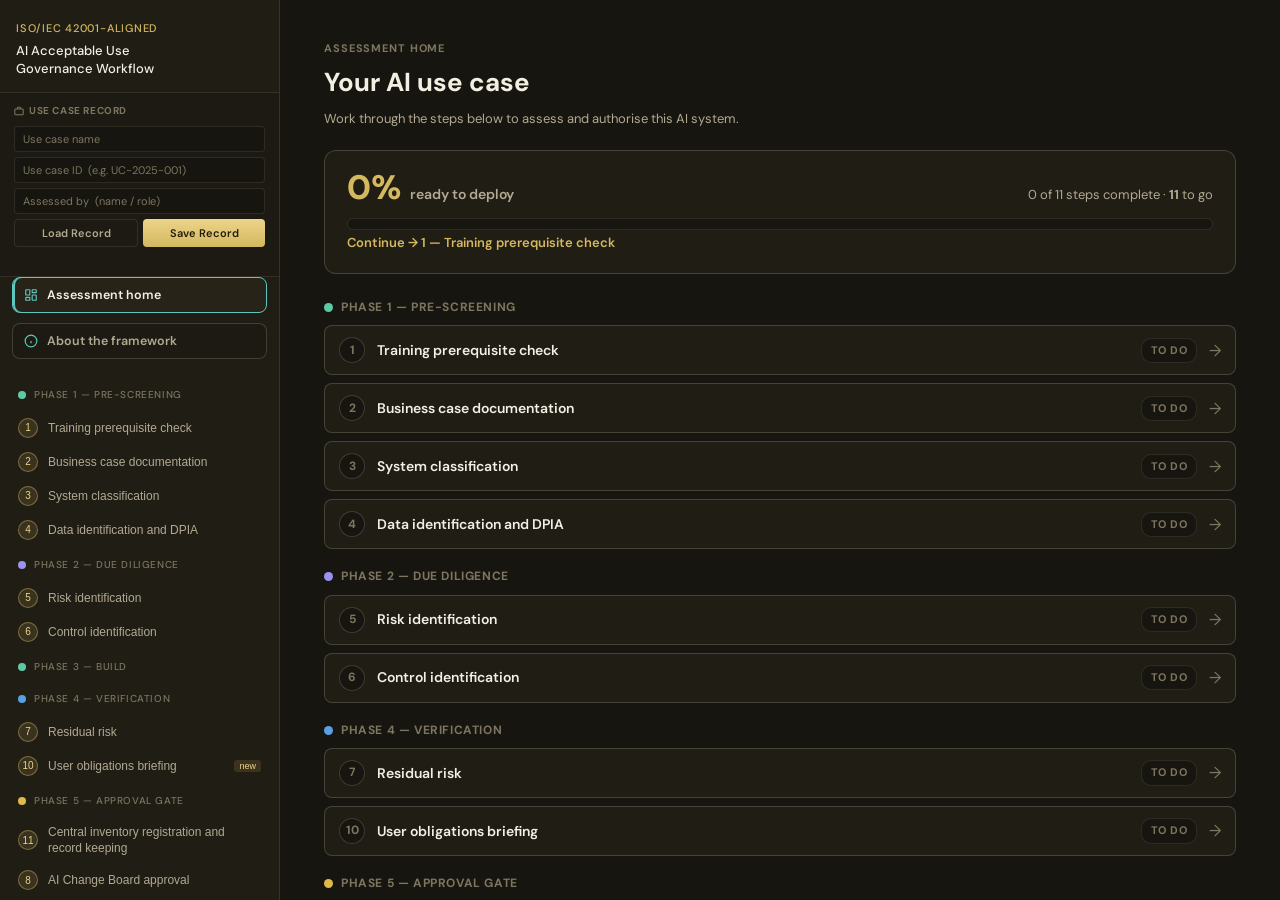
==== index.html @ bf096997 "Add assessment home dashboard, readiness meter and worked example (Wave 5) Adds an "Assessment home"" ====
<!DOCTYPE html>
<html lang="en">
<head>
  <meta charset="UTF-8">
  <meta name="viewport" content="width=device-width, initial-scale=1.0">
  <title>AI Acceptable Use — Governance Workflow</title>
  <link rel="preconnect" href="https://fonts.googleapis.com">
  <link href="https://fonts.googleapis.com/css2?family=DM+Sans:wght@400;500&family=DM+Mono:wght@400&display=swap" rel="stylesheet">
  <link rel="stylesheet" href="styles.css">
</head>
<body>

<div class="app-shell">

  <!-- LEFT: Navigation panel -->
  <nav class="nav-panel" aria-label="Workflow navigation">
    <div class="nav-header">
      <p class="nav-header-title">ISO/IEC 42001-aligned</p>
      <p class="nav-header-subtitle">AI Acceptable Use<br>Governance Workflow</p>
    </div>

    <!-- Central use-case identity — shared across all steps -->
    <div class="uc-panel" id="uc-panel">
      <p class="uc-panel-title">
        <svg width="10" height="10" viewBox="0 0 24 24" fill="none" stroke="currentColor" stroke-width="2.5"><rect x="2" y="7" width="20" height="14" rx="2"/><path d="M16 7V5a2 2 0 00-2-2h-4a2 2 0 00-2 2v2"/></svg>
        Use Case Record
      </p>
      <input id="uc-name" class="uc-input" type="text" placeholder="Use case name" autocomplete="off">
      <input id="uc-id"   class="uc-input" type="text" placeholder="Use case ID  (e.g. UC-2025-001)" autocomplete="off">
      <input id="uc-by"   class="uc-input" type="text" placeholder="Assessed by  (name / role)" autocomplete="off">
      <div class="uc-btn-row">
        <button class="uc-btn uc-btn-load" onclick="handleUCLoad()">Load Record</button>
        <button class="uc-btn uc-btn-save" onclick="handleUCSave()">Save Record</button>
      </div>
      <div id="uc-status" class="uc-status"></div>
    </div>

    <button class="nav-about nav-dashboard" id="nav-dashboard" onclick="selectDashboard()">
      <svg width="14" height="14" viewBox="0 0 24 24" fill="none" stroke="currentColor" stroke-width="2"><rect x="3" y="3" width="7" height="9" rx="1"/><rect x="14" y="3" width="7" height="5" rx="1"/><rect x="14" y="12" width="7" height="9" rx="1"/><rect x="3" y="16" width="7" height="5" rx="1"/></svg>
      <span>Assessment home</span>
    </button>

    <button class="nav-about" id="nav-about" onclick="selectAbout()">
      <svg width="14" height="14" viewBox="0 0 24 24" fill="none" stroke="currentColor" stroke-width="2"><circle cx="12" cy="12" r="10"/><line x1="12" y1="16" x2="12" y2="12"/><line x1="12" y1="8" x2="12.01" y2="8"/></svg>
      <span>About the framework</span>
    </button>

    <div class="nav-scroll" id="nav-scroll">
      <!-- Rendered by JS from workflow.json -->
    </div>
  </nav>

  <!-- RIGHT: Detail panel -->
  <main class="detail-panel" id="detail-panel" aria-live="polite">
    <div class="detail-empty">
      <svg class="detail-empty-icon" viewBox="0 0 24 24" fill="none" stroke="currentColor" stroke-width="1.5">
        <path d="M9 5H7a2 2 0 00-2 2v12a2 2 0 002 2h10a2 2 0 002-2V7a2 2 0 00-2-2h-2M9 5a2 2 0 002 2h2a2 2 0 002-2M9 5a2 2 0 012-2h2a2 2 0 012 2"/>
      </svg>
      <p class="detail-empty-text">Select a step to view details</p>
    </div>
  </main>

</div>

<style>
/* ---- Central Use Case Identity panel ---- */
.uc-panel { padding: 10px 14px 10px; border-bottom: 1px solid var(--color-border); background: var(--color-bg-subtle, #f8fafc); }
.uc-panel-title { font-size: 10px; font-weight: 700; text-transform: uppercase; letter-spacing: .06em; color: var(--color-text-tertiary); margin: 0 0 7px; display: flex; align-items: center; gap: 5px; }
.uc-input { display: block; width: 100%; padding: 5px 8px; border: 1px solid var(--color-border); border-radius: 4px; font-size: 11px; font-family: inherit; color: var(--color-text-primary); background: var(--color-bg); margin-bottom: 5px; box-sizing: border-box; outline: none; }
.uc-input:focus { border-color: var(--gold); box-shadow: 0 0 0 2px var(--gold-soft); }
.uc-input::placeholder { color: var(--color-text-tertiary); }
.uc-btn-row { display: flex; gap: 5px; margin-top: 2px; }
.uc-btn { flex: 1; padding: 6px 4px; font-size: 11px; font-weight: 600; border-radius: 4px; cursor: pointer; font-family: inherit; transition: background .15s; }
.uc-btn-load { background: transparent; border: 1px solid var(--color-border); color: var(--color-text-secondary); }
.uc-btn-load:hover { background: var(--color-bg-hover, #f1f5f9); }
.uc-btn-save { background: linear-gradient(180deg, var(--gold-bright), var(--gold)); border: none; color: #241d08; }
.uc-btn-save:hover { background: linear-gradient(180deg, var(--gold), var(--gold-deep)); }
.uc-status { font-size: 10px; color: var(--success-text); margin-top: 5px; min-height: 14px; transition: opacity .6s; opacity: 0; }
</style>

<script>
// ---- Icons (inline SVG strings keyed by name) ---------------
const ICONS = {
  user: `<svg width="12" height="12" viewBox="0 0 24 24" fill="none" stroke="currentColor" stroke-width="2"><circle cx="12" cy="8" r="4"/><path d="M4 20c0-4 3.6-7 8-7s8 3 8 7"/></svg>`,
  shield: `<svg width="12" height="12" viewBox="0 0 24 24" fill="none" stroke="currentColor" stroke-width="2"><path d="M12 3l8 4v5c0 5-3.5 9.7-8 11-4.5-1.3-8-6-8-11V7l8-4z"/></svg>`,
  users: `<svg width="12" height="12" viewBox="0 0 24 24" fill="none" stroke="currentColor" stroke-width="2"><circle cx="9" cy="7" r="4"/><path d="M3 21v-2a4 4 0 014-4h4a4 4 0 014 4v2"/><path d="M16 3.13a4 4 0 010 7.75"/><path d="M21 21v-2a4 4 0 00-3-3.85"/></svg>`,
  building: `<svg width="12" height="12" viewBox="0 0 24 24" fill="none" stroke="currentColor" stroke-width="2"><rect x="3" y="3" width="18" height="18" rx="2"/><path d="M9 9h.01M15 9h.01M9 15h.01M15 15h.01"/></svg>`,
  check: `<svg width="14" height="14" viewBox="0 0 24 24" fill="none" stroke="currentColor" stroke-width="2"><circle cx="12" cy="12" r="9"/><path d="M9 12l2 2 4-4"/></svg>`,
  doc: `<svg width="14" height="14" viewBox="0 0 24 24" fill="none" stroke="currentColor" stroke-width="2"><path d="M14 2H6a2 2 0 00-2 2v16a2 2 0 002 2h12a2 2 0 002-2V8z"/><polyline points="14 2 14 8 20 8"/></svg>`
};

// ---- Phase color key lookup --------------------------------
const PHASE_COLOR = {
  teal: 'teal', purple: 'purple', amber: 'amber', blue: 'blue', coral: 'coral'
};

// ---- Applicability badge key lookup ------------------------
const APPLIC_CLASS = {
  'all': 'all',
  'tier2': 'tier2',
  'ops': 'ops',
  'personal-data': 'pdata'
};

// ---- Load workflow.json ------------------------------------
async function loadWorkflow() {
  const res = await fetch('workflow.json');
  if (!res.ok) throw new Error('Could not load workflow.json');
  return res.json();
}

// ---- Build step index for quick lookup ---------------------
function indexSteps(workflow) {
  const idx = {};
  workflow.steps.forEach(s => { idx[s.id] = s; });
  return idx;
}

function indexPhases(workflow) {
  const idx = {};
  workflow.phases.forEach(p => { idx[p.id] = p; });
  return idx;
}

// ---- Render nav panel from data ----------------------------
// A step counts as complete when its own record slice holds a real, saved
// result — not merely an AI-tool-loaded draft. Drives the green nav icons.
function isStepComplete(stepId) {
  const rec = (window.WizUtils && WizUtils.loadRecord && WizUtils.loadRecord()) || {};
  const s = rec[stepId];
  if (!s) return false;
  switch (stepId) {
    case 'step-2':  return !!(s.business_case && s.business_case.trim());
    case 'step-3':  return !!s.axis_b?.ai_act_outcome;                 // classified, not a draft
    case 'step-4':  return !!s.completion_date;                        // DPIA saved, not a draft
    case 'step-5':  return !!(s.legal_assessment?.completed || s.group_standard_assessment?.completed);
    case 'step-6':  return !!s.assessment_date;                        // controls saved, not the selected_hs draft
    case 'step-7':  return !!s.assessment_date;
    case 'step-1':
    case 'step-8':
    case 'step-10':
    case 'step-11':
    case 'step-12': return !!s.attested;
    default:        return true;
  }
}

function renderNav(workflow, stepIndex, phaseIndex, activeStepId) {
  const container = document.getElementById('nav-scroll');
  let html = '';

  workflow.phases.forEach(phase => {
    const colorKey = PHASE_COLOR[phase.colorKey] || 'teal';
    html += `
      <div class="nav-phase">
        <div class="nav-phase-header">
          <span class="nav-phase-pip pip-${colorKey}"></span>
          <span class="nav-phase-label">Phase ${phase.number} — ${phase.title}</span>
        </div>`;

    phase.steps.forEach(stepId => {
      const step = stepIndex[stepId];
      if (!step) return;
      const isActive = stepId === activeStepId;
      const activeClass = isActive ? `active active-${colorKey}` : '';
      // Step icons are gold until the step is completed, then green — a quick
      // scan of the nav shows what's done.
      const doneClass = isStepComplete(step.id) ? 'nav-step-num--done' : 'nav-step-num--todo';
      html += `
        <button class="nav-step ${activeClass}" data-step-id="${step.id}" onclick="selectStep('${step.id}')">
          <span class="nav-step-num ${doneClass}">${step.number}</span>
          <span class="nav-step-title">${step.title}</span>
          ${step.isNew ? '<span class="nav-step-new">new</span>' : ''}
        </button>`;
    });

    html += `</div>`;
  });

  container.innerHTML = html;
}

// (Legacy renderDetail / renderStep3Detail removed — steps render via mountStep*Wizard and buildStepHeader.)

// ---- Select and display a step -----------------------------
let _workflow = null;
let _stepIndex = null;
let _phaseIndex = null;
let _activeStepId = null;

function selectAbout() {
  _activeStepId = null;
  // Clear step highlighting; mark the About item active.
  if (_workflow) renderNav(_workflow, _stepIndex, _phaseIndex, null);
  document.getElementById('nav-about')?.classList.add('active');
  const panel = document.getElementById('detail-panel');
  panel.scrollTop = 0;
  if (typeof mountAboutFramework === 'function') mountAboutFramework(panel);
}

// ---- Assessment home / dashboard (Wave 5) --------------------
// One screen: how ready you are, every step's status, and one-click into any
// step. The self-service hub a non-practitioner lands on.
function selectDashboard() {
  _activeStepId = null;
  if (_workflow) renderNav(_workflow, _stepIndex, _phaseIndex, null);
  document.getElementById('nav-about')?.classList.remove('active');
  document.getElementById('nav-dashboard')?.classList.add('active');
  const panel = document.getElementById('detail-panel');
  panel.scrollTop = 0;
  panel.innerHTML = '';
  panel.appendChild(buildDashboard());
}

function buildDashboard() {
  WizUtils.injectStyles('dashboard-styles', `
    .dash{max-width:920px;margin:0 auto;padding:8px 4px 40px}
    .dash-head{margin-bottom:20px}
    .dash-kicker{font-size:11px;font-weight:700;letter-spacing:.08em;text-transform:uppercase;color:var(--color-text-tertiary);margin:0 0 4px}
    .dash-title{font-size:26px;font-weight:700;color:var(--color-text-primary);margin:0}
    .dash-sub{font-size:13px;color:var(--color-text-secondary);margin:6px 0 0}
    .dash-meter{background:var(--color-surface);border:1px solid var(--color-border-mid,var(--color-border));border-radius:12px;padding:20px 22px;margin:18px 0 24px}
    .dash-meter-top{display:flex;align-items:baseline;justify-content:space-between;gap:12px;flex-wrap:wrap;margin-bottom:12px}
    .dash-pct{font-size:34px;font-weight:800;color:var(--teal-600,#5dcaa5);line-height:1}
    .dash-pct small{font-size:14px;font-weight:600;color:var(--color-text-secondary);margin-left:8px}
    .dash-meter-note{font-size:13px;color:var(--color-text-secondary)}
    .dash-bar{height:12px;border-radius:8px;background:var(--color-bg);overflow:hidden;border:1px solid var(--color-border)}
    .dash-bar-fill{height:100%;background:linear-gradient(90deg,var(--teal-400,#5dcaa5),var(--teal-600,#3fae86));transition:width .4s}
    .dash-phase{margin-bottom:18px}
    .dash-phase-h{display:flex;align-items:center;gap:8px;font-size:12px;font-weight:700;text-transform:uppercase;letter-spacing:.05em;color:var(--color-text-tertiary);margin:0 0 8px}
    .dash-pip{width:9px;height:9px;border-radius:50%}
    .dash-steps{display:flex;flex-direction:column;gap:8px}
    .dash-step{display:flex;align-items:center;gap:12px;background:var(--color-surface);border:1px solid var(--color-border-mid,var(--color-border));border-radius:8px;padding:11px 14px;cursor:pointer;transition:border-color .12s,background .12s}
    .dash-step:hover{border-color:var(--teal-400,#2dd4bf);background:var(--color-bg-hover,rgba(0,0,0,0.02))}
    .dash-step-num{width:26px;height:26px;flex-shrink:0;border-radius:50%;display:flex;align-items:center;justify-content:center;font-size:12px;font-weight:700}
    .dash-step-num--done{background:var(--teal-400,#5dcaa5);color:#08251c}
    .dash-step-num--todo{background:var(--color-bg);border:1px solid var(--color-border-mid,var(--color-border));color:var(--color-text-tertiary)}
    .dash-step-title{flex:1;font-size:14px;font-weight:600;color:var(--color-text-primary);min-width:0}
    .dash-step-status{font-size:11px;font-weight:700;text-transform:uppercase;letter-spacing:.04em;padding:3px 9px;border-radius:10px}
    .dash-step-status--done{background:rgba(52,199,120,0.16);color:#2c9e5e}
    .dash-step-status--todo{background:var(--color-bg);color:var(--color-text-tertiary);border:1px solid var(--color-border)}
    .dash-step-arrow{color:var(--color-text-tertiary);font-size:16px}
    .dash-actions{display:flex;gap:10px;flex-wrap:wrap;margin-top:26px;padding-top:20px;border-top:1px solid var(--color-border)}
    .dash-btn{font-size:12.5px;font-weight:600;font-family:inherit;border-radius:7px;padding:9px 16px;cursor:pointer;border:1px solid var(--color-border-mid,var(--color-border));background:var(--color-surface);color:var(--color-text-secondary)}
    .dash-btn:hover{color:var(--color-text-primary);border-color:var(--teal-400,#2dd4bf)}
    .dash-btn--primary{background:var(--teal-400,#5dcaa5);border-color:var(--teal-400,#5dcaa5);color:#08251c}
    .dash-next{display:inline-flex;align-items:center;gap:8px;margin-top:4px;font-size:13px;font-weight:600;color:var(--teal-600,#3fae86);background:none;border:none;cursor:pointer;font-family:inherit;padding:0}
  `);

  const rec = (window.WizUtils && WizUtils.loadRecord && WizUtils.loadRecord()) || {};
  const meta = rec._meta || {};
  const ids = _orderedStepIds();
  const doneArr = ids.map(isStepComplete);
  const done = doneArr.filter(Boolean).length;
  const total = ids.length;
  const pct = total ? Math.round((done / total) * 100) : 0;
  const firstTodo = ids.find(id => !isStepComplete(id));

  const dash = document.createElement('div');
  dash.className = 'dash';

  const head = document.createElement('div');
  head.className = 'dash-head';
  head.innerHTML = `<p class="dash-kicker">Assessment home</p>
    <h1 class="dash-title">${meta.use_case_name ? _escHtml(meta.use_case_name) : 'Your AI use case'}</h1>
    <p class="dash-sub">${meta.use_case_id ? _escHtml(meta.use_case_id) + ' · ' : ''}${meta.assessed_by ? 'Assessed by ' + _escHtml(meta.assessed_by) : 'Work through the steps below to assess and authorise this AI system.'}</p>`;
  dash.appendChild(head);

  // Readiness meter
  const meter = document.createElement('div');
  meter.className = 'dash-meter';
  const left = total - done;
  meter.innerHTML = `
    <div class="dash-meter-top">
      <div class="dash-pct">${pct}%<small>ready to deploy</small></div>
      <div class="dash-meter-note">${done} of ${total} steps complete${left ? ` · <strong>${left}</strong> to go` : ' · <strong>all done</strong> 🎉'}</div>
    </div>
    <div class="dash-bar"><div class="dash-bar-fill" style="width:${pct}%"></div></div>`;
  if (firstTodo) {
    const nb = document.createElement('button');
    nb.className = 'dash-next';
    nb.innerHTML = `Continue → ${_stepIndex[firstTodo].number} — ${_escHtml(_stepIndex[firstTodo].title)}`;
    nb.onclick = () => selectStep(firstTodo);
    meter.appendChild(nb);
  }
  dash.appendChild(meter);

  // Steps grouped by phase
  (_workflow?.phases || []).forEach(phase => {
    const steps = (phase.steps || []).filter(id => _stepIndex[id]);
    if (!steps.length) return;
    const colorKey = PHASE_COLOR[phase.colorKey] || 'teal';
    const pw = document.createElement('div');
    pw.className = 'dash-phase';
    const h = document.createElement('div');
    h.className = 'dash-phase-h';
    h.innerHTML = `<span class="dash-pip pip-${colorKey}"></span> Phase ${phase.number} — ${_escHtml(phase.title)}`;
    pw.appendChild(h);
    const list = document.createElement('div');
    list.className = 'dash-steps';
    steps.forEach(id => {
      const st = _stepIndex[id];
      const cpl = isStepComplete(id);
      const row = document.createElement('div');
      row.className = 'dash-step';
      row.onclick = () => selectStep(id);
      row.innerHTML = `
        <span class="dash-step-num ${cpl ? 'dash-step-num--done' : 'dash-step-num--todo'}">${cpl ? '✓' : st.number}</span>
        <span class="dash-step-title">${_escHtml(st.title)}</span>
        <span class="dash-step-status ${cpl ? 'dash-step-status--done' : 'dash-step-status--todo'}">${cpl ? 'Done' : 'To do'}</span>
        <span class="dash-step-arrow">→</span>`;
      list.appendChild(row);
    });
    pw.appendChild(list);
    dash.appendChild(pw);
  });

  // Footer actions
  const actions = document.createElement('div');
  actions.className = 'dash-actions';
  const exBtn = document.createElement('button');
  exBtn.className = 'dash-btn';
  exBtn.textContent = 'Load a completed example';
  exBtn.onclick = () => { if (confirm('Load a completed example assessment? This replaces the current record.')) { loadWorkedExample(); } };
  const clrBtn = document.createElement('button');
  clrBtn.className = 'dash-btn';
  clrBtn.textContent = '↺ Clear and start over';
  clrBtn.onclick = () => { if (confirm('Clear the current assessment and start over?')) { try { sessionStorage.removeItem(UC_RECORD_KEY); } catch (_) {} try { _ucSetIdentity({}); } catch (_) {} selectDashboard(); } };
  actions.append(exBtn, clrBtn);
  dash.appendChild(actions);

  return dash;
}

function _escHtml(s) { return String(s == null ? '' : s).replace(/&/g, '&amp;').replace(/</g, '&lt;').replace(/>/g, '&gt;'); }

// A fully-worked example assessment, so a first-time user can see one done.
function loadWorkedExample() {
  const now = new Date().toISOString();
  const today = now.slice(0, 10);
  const rec = {
    _meta: { schema_version: '1.0', title: 'AI Acceptable Use — System Authorisation Record', standard: 'ISO/IEC 42001-aligned', created: now, last_modified: now, use_case_name: 'JAKE — Contract Q&A Assistant', use_case_id: 'UC-2025-014', assessed_by: 'A. Rivera (Risk & Compliance)' },
    'step-1': { attested: true, attested_by: 'A. Rivera', attested_at: now },
    'step-2': { step_id: 'step-2', business_case: 'JAKE is an AI assistant used by the Legal and Procurement teams to answer questions from uploaded customer contracts and draft summary clauses. It runs on a third-party foundation-model API; our organisation is the deployer. Its outputs are shared with clients. It processes customer contracts and financial records, which include personal data (PII). People use its outputs as the basis for decisions; human verification is currently informal. If it produces an incorrect or hallucinated output, the assessed business impact is severe, and could cause a regulatory or compliance breach.', input_mode: 'text', saved_at: now },
    'step-3': { step_id: 'step-3', step_title: 'System classification', axis_a: { tier: 'tier_2', tier_label: 'Tier 2 — Business-impacting' }, axis_b: { ai_act_outcome: 'high_risk', organisation_role: 'deployer', transparency_obligations_apply: true, applicable_articles: [{ article_number: 'Article 10' }, { article_number: 'Article 14' }, { article_number: 'Article 15' }] }, combined_outcome: { article_14_human_oversight: true, requires_conformity_assessment: true }, all_requirement_control_numbers: [], rationale: 'High-risk: assists decisions affecting access to an essential service; deployer role; transparency and human-oversight obligations apply.', classified_by: 'A. Rivera', use_case_id: 'UC-2025-014' },
    'step-4': { step_id: 'step-4', step_title: 'Data identification and DPIA', completion_date: today, lawful_basis: 'Art.6(1)(f) — Legitimate interests', inherent_risk_rating: 'High', residual_risk_rating: 'Medium', dpo_consulted: 'Yes', data_types_identified: { data_subjects: ['Customers', 'Employees'], standard_personal_data: ['Name', 'Contact details', 'Contract terms'], special_category_data: [], automated_decision_making: 'No', security_measures: ['Encryption at rest', 'Role-based access control', 'Audit logging'], privacy_risks: ['Re-identification of pseudonymised contract data', 'Excessive retention of uploaded documents', 'Personal data egress to a third-party model'] }, answers: {} },
    'step-5': { legal_assessment: { completed: true, assessment_date: today, total_risks: 24, selected_count: 18, risks: [] }, group_standard_assessment: { completed: true, assessment_date: today, total_risks: 1, selected_count: 1, risks: [] } },
    'step-6': { assessment_date: today },
    'step-7': { assessment_date: today },
    'step-8': { attested: true },
    'step-10': { attested: true },
    'step-11': { attested: true },
    'step-12': { attested: true }
  };
  try { sessionStorage.setItem(UC_RECORD_KEY, JSON.stringify(rec)); } catch (_) {}
  try { _ucSetIdentity(rec._meta); } catch (_) {}
  try { window.dispatchEvent(new Event('record-saved')); } catch (_) {}
  selectDashboard();
}

async function selectStep(stepId) {
  if (!_workflow || !_stepIndex) return;
  _activeStepId = stepId;

  const step = _stepIndex[stepId];
  const phase = _phaseIndex[step.phaseId];
  const color = PHASE_COLOR[phase.colorKey] || 'teal';
  const phaseTitle = `Phase ${phase.number} — ${phase.title}`;

  // Update nav active state
  renderNav(_workflow, _stepIndex, _phaseIndex, stepId);
  document.getElementById('nav-about')?.classList.remove('active');

  // Scroll detail to top
  const panel = document.getElementById('detail-panel');
  panel.scrollTop = 0;

  // Try to load step detail file if referenced
  let detailData = null;
  if (step.detailFile) {
    try {
      const res = await fetch(step.detailFile);
      if (res.ok) detailData = await res.json();
    } catch (e) {
      // Detail file not yet created — fall through to base render
    }
  }

  // Render: step-specific wizards, rich renderer for other steps with detail files, base otherwise
  if (stepId === 'step-2') {
    mountStep2Wizard(panel, step, detailData, color, phaseTitle);
  } else if (stepId === 'step-3' && detailData) {
    mountStep3Wizard(panel, step, detailData, color, phaseTitle);
  } else if (stepId === 'step-4') {
    mountStep4Wizard(panel, step, detailData, color, phaseTitle);
  } else if (stepId === 'step-5') {
    mountStep5Wizard(panel, step, detailData, color, phaseTitle);
  } else if (stepId === 'step-6') {
    mountStep6Wizard(panel, step, detailData, color, phaseTitle);
  } else if (stepId === 'step-7') {
    mountStep7Wizard(panel, step, detailData, color, phaseTitle);
  } else if (stepId === 'step-8') {
    mountReportWizard(panel);
  } else if (stepId === 'step-9') {
    mountStep9Wizard(panel, step, detailData, color, phaseTitle);
  } else {
    panel.innerHTML = '';
    panel.appendChild(WizUtils.buildStepHeader(step, color, phaseTitle));
    const content = document.createElement('div');
    content.className = 'step-content-section';
    // Accountability split (e.g. Step 10 — the actual user obligations briefing:
    // what the system is responsible for vs. what the user must do).
    if (step.accountability) content.appendChild(buildAccountabilityBlock(step.accountability));
    const attest = ATTEST_STEPS[stepId];
    if (attest && window.WizUtils) {
      content.appendChild(WizUtils.buildAttestation({ stepId, ...attest }));
    }
    if (content.childElementCount) panel.appendChild(content);
  }

  // Momentum bar — global Back · progress · Next (Wave 2)
  const _mb = buildMomentumBar(stepId);
  if (_mb) panel.appendChild(_mb);

  // Plain-language glossary — wrap jargon with hover definitions (Wave 2).
  // Runs now for synchronous content, and again shortly after for steps that
  // render asynchronously (glossify is idempotent).
  try { WizUtils.glossify(panel); } catch (_) {}
  setTimeout(() => { try { WizUtils.glossify(panel); } catch (_) {} }, 500);

  // No dead-ends — make "complete Step N first" notices clickable (Wave 2)
  try { linkifyDeadEnds(panel); } catch (_) {}
  setTimeout(() => { try { linkifyDeadEnds(panel); } catch (_) {} }, 500);
}

// Renders the system-vs-user responsibilities split used by the User obligations
// briefing (Step 10): the assessor sees exactly what to brief users on.
function buildAccountabilityBlock(acc) {
  const wrap = document.createElement('div');
  wrap.className = 'acc-briefing';
  wrap.appendChild(WizUtils.el('p', 'section-label', { textContent: 'User obligations briefing' }));
  const grid = document.createElement('div');
  grid.className = 'accountability-grid';
  [['system', 'System responsibilities', acc.system || []],
   ['user', 'User responsibilities', acc.user || []]].forEach(([cls, title, items]) => {
    const col = document.createElement('div');
    col.className = `acc-col ${cls}`;
    col.appendChild(WizUtils.el('p', 'acc-col-title', { textContent: title }));
    const ul = document.createElement('ul');
    items.forEach(i => ul.appendChild(WizUtils.el('li', null, { textContent: i })));
    col.appendChild(ul);
    grid.appendChild(col);
  });
  wrap.appendChild(grid);
  return wrap;
}

// ---- Momentum bar (Wave 2): global Back · progress · Next -----
// A novice should always know what's next without hunting the sidebar. Shown at
// the foot of every step; the Next button lights up once the step is complete.
function _orderedStepIds() {
  const ids = [];
  (_workflow?.phases || []).forEach(p => (p.steps || []).forEach(id => { if (_stepIndex && _stepIndex[id]) ids.push(id); }));
  return ids;
}

function buildMomentumBar(stepId) {
  if (!_workflow || !_stepIndex) return null;
  WizUtils.injectStyles('momentum-styles', `
    .momentum-bar{position:sticky;bottom:0;display:flex;align-items:stretch;gap:12px;justify-content:space-between;margin-top:28px;padding:12px 16px;background:var(--color-surface);border-top:1px solid var(--color-border-mid,var(--color-border));box-shadow:0 -6px 16px rgba(0,0,0,0.18);z-index:20}
    .momentum-btn{display:flex;align-items:center;gap:10px;background:var(--color-bg);border:1px solid var(--color-border-mid,var(--color-border));border-radius:8px;padding:8px 14px;cursor:pointer;font-family:inherit;color:var(--color-text-secondary);max-width:44%;transition:background .12s,border-color .12s,color .12s}
    .momentum-btn:hover:not(:disabled){color:var(--color-text-primary);border-color:var(--teal-400,#2dd4bf)}
    .momentum-btn:disabled{opacity:.5;cursor:default}
    .momentum-btn--next.is-ready{background:var(--teal-400,#5dcaa5);border-color:var(--teal-400,#5dcaa5);color:#08251c}
    .momentum-btn--next.is-ready .momentum-btn-kicker{color:#0c3a2b}
    .momentum-btn-text{display:flex;flex-direction:column;line-height:1.2;text-align:left;min-width:0}
    .momentum-btn--next .momentum-btn-text{text-align:right}
    .momentum-btn-kicker{font-size:10px;font-weight:700;text-transform:uppercase;letter-spacing:.05em;color:var(--color-text-tertiary)}
    .momentum-btn-title{font-size:12.5px;font-weight:600;white-space:nowrap;overflow:hidden;text-overflow:ellipsis}
    .momentum-arrow{font-size:16px;flex-shrink:0}
    .momentum-progress{display:flex;flex-direction:column;align-items:center;justify-content:center;gap:5px;flex:1;min-width:0}
    .momentum-count{font-size:11px;font-weight:700;color:var(--color-text-secondary)}
    .momentum-dots{display:flex;gap:4px;flex-wrap:wrap;justify-content:center}
    .momentum-dot{width:7px;height:7px;border-radius:50%;background:var(--color-border-mid,var(--color-border))}
    .momentum-dot.is-done{background:var(--teal-400,#5dcaa5)}
    .momentum-dot.is-active{background:var(--color-text-secondary);box-shadow:0 0 0 3px var(--teal-100,rgba(93,202,165,0.18))}
    .momentum-complete{font-size:10px;color:var(--color-text-tertiary)}
    @media (max-width:640px){.momentum-btn-title{display:none}.momentum-complete{display:none}}
    .deadend-row{display:flex;flex-wrap:wrap;gap:8px;margin-top:10px}
    .deadend-goto{font-size:12px;font-weight:600;font-family:inherit;color:#08251c;background:var(--teal-400,#5dcaa5);border:none;border-radius:6px;padding:5px 12px;cursor:pointer}
    .deadend-goto:hover{filter:brightness(1.06)}
  `);

  const ids = _orderedStepIds();
  const i = ids.indexOf(stepId);
  if (i < 0) return null;
  const total = ids.length;
  const done = ids.filter(isStepComplete).length;
  const complete = isStepComplete(stepId);
  const prevId = i > 0 ? ids[i - 1] : null;
  const nextId = i < total - 1 ? ids[i + 1] : null;

  const bar = document.createElement('div');
  bar.className = 'momentum-bar';

  const back = document.createElement('button');
  back.className = 'momentum-btn momentum-btn--back';
  if (prevId) {
    const ps = _stepIndex[prevId];
    back.innerHTML = `<span class="momentum-arrow">←</span><span class="momentum-btn-text"><span class="momentum-btn-kicker">Back</span><span class="momentum-btn-title">${ps.number} — ${ps.title}</span></span>`;
    back.onclick = () => selectStep(prevId);
  } else { back.style.visibility = 'hidden'; }

  const prog = document.createElement('div');
  prog.className = 'momentum-progress';
  const dots = ids.map((id, k) => `<span class="momentum-dot${k === i ? ' is-active' : ''}${isStepComplete(id) ? ' is-done' : ''}"></span>`).join('');
  prog.innerHTML = `<span class="momentum-count">Step ${i + 1} of ${total}</span><span class="momentum-dots">${dots}</span><span class="momentum-complete">${done} of ${total} complete</span>`;

  const next = document.createElement('button');
  next.className = 'momentum-btn momentum-btn--next' + (complete ? ' is-ready' : '');
  if (nextId) {
    const ns = _stepIndex[nextId];
    next.innerHTML = `<span class="momentum-btn-text"><span class="momentum-btn-kicker">${complete ? 'Next ✓' : 'Next'}</span><span class="momentum-btn-title">${ns.number} — ${ns.title}</span></span><span class="momentum-arrow">→</span>`;
    next.onclick = () => selectStep(nextId);
  } else {
    next.innerHTML = `<span class="momentum-btn-text"><span class="momentum-btn-kicker">Done</span><span class="momentum-btn-title">End of workflow</span></span>`;
    next.disabled = true;
  }

  bar.append(back, prog, next);
  return bar;
}

// ---- No dead-ends (Wave 2): make "Step N not yet completed" actionable ----
// Any notice that tells the user to go complete another step gets a "Go to
// Step N" button, so a gap is never a place you have to hunt from.
function linkifyDeadEnds(root) {
  if (!root || !_stepIndex) return;
  // Broad selector (any notice/info/warn/empty box), gated hard by text + size
  // so only genuine "go complete Step N" notices get a button.
  const sel = '[class*="notice"], [class*="info"], [class*="warn"], [class*="empty"], .s5-prefilter-note';
  root.querySelectorAll(sel).forEach(elm => {
    if (elm.dataset.deadendLinked) return;
    const txt = elm.textContent || '';
    if (txt.length > 400) return;
    if (!/not yet complete|Complete (and save|Step|the)|before proceeding/i.test(txt)) return;
    const nums = [...new Set((txt.match(/Step (\d+)/g) || []).map(s => s.match(/\d+/)[0]))];
    const targets = nums.filter(nu => _stepIndex['step-' + nu] && 'step-' + nu !== _activeStepId);
    if (!targets.length) return;
    elm.dataset.deadendLinked = '1';
    const row = document.createElement('div');
    row.className = 'deadend-row';
    targets.forEach(nu => {
      const b = document.createElement('button');
      b.type = 'button';
      b.className = 'deadend-goto';
      b.textContent = `Go to Step ${nu} →`;
      b.onclick = () => selectStep('step-' + nu);
      row.appendChild(b);
    });
    elm.appendChild(row);
  });
}

// Steps without a full wizard can still be completed digitally — a checkbox
// + name attestation records evidence to the system record (no upload needed),
// which the report's Internal Standard Compliance section reads as "met".
const ATTEST_STEPS = {
  'step-1':  { title: 'Confirm training prerequisite', statement: 'I confirm the requestor has completed current annual AI risk awareness training.', nameLabel: 'Confirmed by' },
  'step-10': { title: 'Confirm user obligations briefing', statement: 'I confirm the use-case-specific user obligations briefing has been delivered and acknowledged.', nameLabel: 'Briefed by' },
  'step-11': { title: 'Confirm central inventory registration', statement: 'I confirm this use case has been registered in the central AI inventory and all authorisation records retained.', nameLabel: 'Registered by' },
  'step-12': { title: 'Confirm periodic / triggered review', statement: 'I confirm the periodic or triggered review has been completed and outcomes recorded.', nameLabel: 'Reviewed by' }
};

// ---- Central record key (shared by all step wizards) -------
const UC_RECORD_KEY = 'ai_workflow_system_record';

function _ucGetRecord() {
  try {
    const s = sessionStorage.getItem(UC_RECORD_KEY);
    if (s) return JSON.parse(s);
  } catch (_) {}
  return {
    _meta: {
      schema_version: '1.0',
      title: 'AI Acceptable Use — System Authorisation Record',
      standard: 'ISO/IEC 42001-aligned',
      created: new Date().toISOString(),
      last_modified: new Date().toISOString(),
      use_case_name: '',
      use_case_id: '',
      assessed_by: ''
    }
  };
}

function _ucSetRecord(rec) {
  try { sessionStorage.setItem(UC_RECORD_KEY, JSON.stringify(rec)); } catch (_) {}
}

function _ucGetIdentity() {
  return {
    use_case_name: document.getElementById('uc-name')?.value?.trim() || '',
    use_case_id:   document.getElementById('uc-id')?.value?.trim()   || '',
    assessed_by:   document.getElementById('uc-by')?.value?.trim()   || ''
  };
}

function _ucSetIdentity(meta) {
  if (!meta) return;
  const n = document.getElementById('uc-name');
  const i = document.getElementById('uc-id');
  const b = document.getElementById('uc-by');
  if (n) n.value = meta.use_case_name || '';
  if (i) i.value = meta.use_case_id   || '';
  if (b) b.value = meta.assessed_by   || '';
}

function _ucSyncToRecord() {
  const rec = _ucGetRecord();
  if (!rec._meta) rec._meta = {};
  Object.assign(rec._meta, _ucGetIdentity(), { last_modified: new Date().toISOString() });
  _ucSetRecord(rec);
}

function handleUCSave() {
  _ucSyncToRecord();
  const rec  = _ucGetRecord();
  const blob = new Blob([JSON.stringify(rec, null, 2)], { type: 'application/json' });
  const url  = URL.createObjectURL(blob);
  const a    = document.createElement('a');
  a.href = url;
  a.download = `system-record-${rec._meta?.use_case_id || 'draft'}.json`;
  document.body.appendChild(a); a.click(); document.body.removeChild(a);
  URL.revokeObjectURL(url);
  _ucShowStatus('Saved ✓');
}

function handleUCLoad() {
  const inp = document.createElement('input');
  inp.type = 'file'; inp.accept = '.json';
  inp.addEventListener('change', e => {
    const file = e.target.files[0];
    if (!file) return;
    const reader = new FileReader();
    reader.onload = ev => {
      try {
        const parsed = JSON.parse(ev.target.result);
        _ucSetRecord(parsed);
        _ucSetIdentity(parsed._meta);
        if (_activeStepId) selectStep(_activeStepId);
        _ucShowStatus(`Loaded: ${parsed._meta?.use_case_id || file.name} ✓`);
      } catch (err) { alert('Invalid record file: ' + err.message); }
    };
    reader.readAsText(file);
  });
  inp.click();
}

function _ucShowStatus(msg) {
  const el = document.getElementById('uc-status');
  if (!el) return;
  el.textContent = msg;
  el.style.opacity = '1';
  setTimeout(() => { if (el) el.style.opacity = '0'; }, 3000);
}

// ---- Bootstrap ---------------------------------------------
(async () => {
  try {
    _workflow = await loadWorkflow();
    await Promise.all([
      WizUtils.loadArticles(),    // hydrate the article table before any render
      WizUtils.loadSrControls(),  // hydrate the Internal Standard (SR) controls for step headers
    ]);
    _stepIndex = indexSteps(_workflow);
    _phaseIndex = indexPhases(_workflow);
    renderNav(_workflow, _stepIndex, _phaseIndex, null);
    // Refresh the nav's completion colours whenever any step saves its record.
    window.addEventListener('record-saved', () => {
      if (_workflow && _stepIndex) renderNav(_workflow, _stepIndex, _phaseIndex, _activeStepId);
    });
    // Restore UC identity from any previously saved record in this session
    try {
      const saved = sessionStorage.getItem(UC_RECORD_KEY);
      if (saved) _ucSetIdentity(JSON.parse(saved)._meta);
    } catch (_) {}
    // Wire identity inputs to auto-sync whenever user types
    ['uc-name', 'uc-id', 'uc-by'].forEach(id => {
      const el = document.getElementById(id);
      if (el) el.addEventListener('input', _ucSyncToRecord);
    });
    // Land on the assessment home so users get an at-a-glance status + a way in.
    try { selectDashboard(); } catch (_) {}
  } catch (e) {
    document.getElementById('nav-scroll').innerHTML =
      `<p style="padding:12px;font-size:12px;color:var(--color-text-tertiary)">Could not load workflow.json: ${e.message}</p>`;
  }
})();
</script>

<script src="fieldHandler_frameworkMapping.js"></script>
<script src="about-framework.js"></script>
<script src="wizard-utils.js"></script>
<script src="step2-wizard.js"></script>
<script src="step3-wizard.js"></script>
<script src="step4-wizard.js"></script>
<script src="step5-wizard.js"></script>
<script src="step6-wizard.js"></script>
<script src="step7-wizard.js"></script>
<script src="report-wizard.js"></script>
</body>
</html>
---- styles.css ----
/* ============================================================
   AI Workflow Design System
   Shared by: index.html (shell), and all step detail panels
   ============================================================ */

/* --- Tokens ------------------------------------------------- */
:root {
  --font-body: 'DM Sans', system-ui, sans-serif;
  --font-mono: 'DM Mono', monospace;

  /* Dark-gold theme -------------------------------------------- */
  --color-bg:         #17150f;   /* warm near-black canvas */
  --color-surface:    #201d15;   /* lifted panel / card      */
  --color-bg-subtle:  #1c1a12;   /* inset / secondary panel  */
  --color-bg-hover:   #272319;   /* hover wash               */
  --color-border:     rgba(240,232,208,0.10);
  --color-border-mid: rgba(240,232,208,0.18);

  --color-text-primary:   #f3efe3;
  --color-text-secondary: #b1a992;
  --color-text-tertiary:  #7d755f;
  --color-text: #f3efe3;

  /* Signature champagne-gold accent */
  --gold:        #d4b860;
  --gold-bright: #ecd489;
  --gold-deep:   #b2933c;
  --gold-soft:   rgba(212,184,96,0.14);

  /* Legacy teal/status aliases remapped onto the dark-gold system
     (many wizard sub-UIs reference these) */
  --teal-50:  #1c1a12;
  --teal-100: #272319;
  --teal-400: var(--gold);
  --teal-500: var(--gold);
  --teal-600: var(--gold);
  --teal-700: var(--gold-deep);
  --success-600: #6ee79f;
  --danger-600:  #ec6a68;
  --warning-600: #e0b94a;

  /* Phase / tier color ramps — dark fill / bright border / light text */
  --teal-fill:   rgba(93,202,165,0.12);  --teal-border:  #5dcaa5; --teal-text:   #8ce3c6;
  --purple-fill: rgba(138,130,235,0.15); --purple-border: #9a92f0; --purple-text: #bfb8ff;
  --amber-fill:  rgba(212,184,96,0.15);  --amber-border:  #e0b94a; --amber-text:  #ecd489;
  --blue-fill:   rgba(80,150,225,0.15);  --blue-border:   #5b9fe3; --blue-text:   #a4ccf6;
  --coral-fill:  rgba(224,120,80,0.16);  --coral-border:  #e58a5f; --coral-text:  #f3ab8a;

  /* Gate / status colors */
  --info-fill:    rgba(80,150,225,0.15); --info-border:    #5b9fe3; --info-text:    #a4ccf6;
  --success-fill: rgba(52,199,120,0.14); --success-border: #46c17f; --success-text: #8cebb0;
  --warning-fill: rgba(212,184,96,0.15); --warning-border: #e0b94a; --warning-text: #ecd489;
  --danger-fill:  rgba(226,90,88,0.16);  --danger-border:  #ec6a68; --danger-text:  #fba4a3;

  /* Applicability badge */
  --all-fill:    rgba(52,199,120,0.14); --all-text:    #8cebb0;
  --tier2-fill:  rgba(212,184,96,0.15); --tier2-text:  #ecd489;
  --ops-fill:    rgba(224,120,80,0.16); --ops-text:    #f3ab8a;
  --pdata-fill:  rgba(138,130,235,0.15); --pdata-text:  #bfb8ff;

  --radius-sm: 4px;
  --radius-md: 8px;
  --radius-lg: 12px;

  --shadow-sm: 0 1px 3px rgba(0,0,0,0.45);
  --shadow-md: 0 6px 22px rgba(0,0,0,0.55);

  --nav-width: 280px;
  --transition: 150ms ease;
}

/* --- Reset -------------------------------------------------- */
*, *::before, *::after { box-sizing: border-box; margin: 0; padding: 0; }

body {
  font-family: var(--font-body);
  font-size: 14px;
  line-height: 1.6;
  color: var(--color-text-primary);
  background: var(--color-bg);
  -webkit-font-smoothing: antialiased;
}

/* --- Layout shell ------------------------------------------ */
.app-shell {
  display: flex;
  height: 100vh;
  overflow: hidden;
}

/* --- Left nav panel ---------------------------------------- */
.nav-panel {
  width: var(--nav-width);
  min-width: var(--nav-width);
  background: var(--color-surface);
  border-right: 1px solid var(--color-border);
  display: flex;
  flex-direction: column;
  overflow: hidden;
}

.nav-header {
  padding: 20px 16px 14px;
  border-bottom: 1px solid var(--color-border);
  flex-shrink: 0;
}

.nav-header-title {
  font-size: 11px;
  font-weight: 500;
  letter-spacing: .07em;
  text-transform: uppercase;
  color: var(--color-text-tertiary);
  margin-bottom: 4px;
}

.nav-header-subtitle {
  font-size: 13px;
  font-weight: 500;
  color: var(--color-text-primary);
  line-height: 1.4;
}

.nav-header-title { color: var(--gold); }

.nav-scroll {
  flex: 1;
  overflow-y: auto;
  padding: 12px 10px 24px;
}

.nav-scroll::-webkit-scrollbar { width: 4px; }
.nav-scroll::-webkit-scrollbar-track { background: transparent; }
.nav-scroll::-webkit-scrollbar-thumb { background: var(--color-border-mid); border-radius: 2px; }

/* Phase group in nav */
.nav-phase {
  margin-bottom: 4px;
}

.nav-phase-header {
  display: flex;
  align-items: center;
  gap: 8px;
  padding: 6px 8px;
  margin-bottom: 2px;
}

.nav-phase-pip {
  width: 8px;
  height: 8px;
  border-radius: 50%;
  flex-shrink: 0;
}

.nav-phase-label {
  font-size: 10px;
  font-weight: 500;
  letter-spacing: .06em;
  text-transform: uppercase;
  color: var(--color-text-tertiary);
}

/* Step row in nav */
.nav-step {
  display: flex;
  align-items: center;
  gap: 10px;
  padding: 7px 8px;
  border-radius: var(--radius-md);
  cursor: pointer;
  transition: background var(--transition);
  text-decoration: none;
  color: inherit;
  border: none;
  background: transparent;
  width: 100%;
  text-align: left;
}

.nav-step:hover { background: var(--color-bg); }

.nav-about {
  display: flex;
  align-items: center;
  gap: 9px;
  width: calc(100% - 24px);
  margin: 0 12px 10px;
  padding: 9px 11px;
  border-radius: var(--radius-md);
  border: 1px solid var(--color-border-mid);
  background: var(--color-bg-subtle);
  color: var(--color-text-secondary);
  font-family: var(--font-body);
  font-size: 12.5px;
  font-weight: 600;
  cursor: pointer;
  transition: background var(--transition), color var(--transition);
}
.nav-about:hover { background: var(--color-bg-hover); color: var(--color-text-primary); }
.nav-about.active {
  background: var(--color-bg-hover);
  color: var(--color-text-primary);
  box-shadow: inset 2px 0 0 0 #5ec8c0;
  border-color: #5ec8c0;
}
.nav-about svg { flex: none; color: #5ec8c0; }

.nav-step.active {
  background: var(--color-bg);
  box-shadow: inset 2px 0 0 0 var(--teal-border);
}

.nav-step-num {
  width: 20px;
  height: 20px;
  border-radius: 50%;
  font-size: 10px;
  font-weight: 500;
  display: flex;
  align-items: center;
  justify-content: center;
  flex-shrink: 0;
}
/* Step icons: gold while outstanding, green once the step is completed. */
.nav-step-num--todo {
  background: var(--gold-soft, rgba(212,184,96,0.16));
  color: var(--gold-bright, #ecd489);
  border: 1px solid rgba(212,184,96,0.45);
}
.nav-step-num--done {
  background: rgba(52,199,120,0.18);
  color: #8cebb0;
  border: 1px solid rgba(52,199,120,0.55);
}

.nav-step-title {
  font-size: 12px;
  color: var(--color-text-secondary);
  line-height: 1.35;
  flex: 1;
}

.nav-step.active .nav-step-title { color: var(--color-text-primary); font-weight: 500; }

.nav-step-new {
  font-size: 9px;
  font-weight: 500;
  padding: 1px 5px;
  border-radius: 3px;
  background: var(--warning-fill);
  color: var(--warning-text);
  flex-shrink: 0;
}

/* --- Right detail panel ------------------------------------ */
.detail-panel {
  flex: 1;
  overflow-y: auto;
  padding: 32px 40px 48px;
  background: var(--color-bg);
}

.detail-panel::-webkit-scrollbar { width: 6px; }
.detail-panel::-webkit-scrollbar-track { background: transparent; }
.detail-panel::-webkit-scrollbar-thumb { background: var(--color-border-mid); border-radius: 3px; }

/* --- Standardised step sections ---------------------------- */
/* Full-width title section — scrolls with the page (not sticky). */
.step-title-section {
  max-width: none;
  margin-bottom: 22px;
  padding-bottom: 22px;
  border-bottom: 1px solid var(--color-border);
}
.step-title-lg {
  font-size: 22px;
  margin-bottom: 10px;
}
/* Summary rendered in the deliverables visual style */
.step-summary-box {
  padding: 10px 14px;
  background: var(--color-bg-subtle);
  border: 1px solid var(--color-border);
  border-radius: var(--radius-md);
  font-size: 13px;
  color: var(--color-text-secondary);
  line-height: 1.6;
  margin-bottom: 24px;
}
/* Step-specific overview (classification results, input source, etc.) */
.step-overview-section {
  max-width: none;
  margin-bottom: 22px;
}
/* White content section — the wizard / fields to capture */
.step-content-section {
  background: var(--color-surface);
  border: 1px solid var(--color-border);
  border-radius: var(--radius-lg);
  padding: 28px 32px;
}

/* Tabbed steps (wiz-shell): let the whole step flow in the page scroll so
   the title section scrolls away like every other step, and let content
   span the full width to match the full-width title. */
#detail-panel .wiz-shell { height: auto; }
#detail-panel .wiz-pane-wrap { overflow-y: visible; }
#detail-panel .wiz-pane { min-height: 0; }
#detail-panel .wiz-shell > .step-title-section { padding-left: 24px; padding-right: 24px; }
#detail-panel .wiz-pane-wrap .step-detail-card { max-width: none; }

/* --- Step detail card -------------------------------------- */
.step-detail-card {
  background: var(--color-surface);
  border: 1px solid var(--color-border);
  border-radius: var(--radius-lg);
  padding: 28px 32px;
  max-width: 760px;
}

/* Step header inside detail */
.step-detail-eyebrow {
  display: flex;
  align-items: center;
  gap: 10px;
  margin-bottom: 16px;
}

.step-detail-number {
  width: 32px;
  height: 32px;
  border-radius: 50%;
  font-size: 13px;
  font-weight: 500;
  display: flex;
  align-items: center;
  justify-content: center;
  flex-shrink: 0;
}

.step-detail-phase-label {
  font-size: 11px;
  font-weight: 500;
  letter-spacing: .06em;
  text-transform: uppercase;
  color: var(--color-text-tertiary);
}

.step-detail-title {
  font-size: 20px;
  font-weight: 500;
  color: var(--color-text-primary);
  line-height: 1.3;
  margin-bottom: 6px;
}

.step-detail-meta {
  display: flex;
  flex-wrap: wrap;
  gap: 6px;
  margin-bottom: 20px;
}

.step-detail-summary {
  font-size: 14px;
  color: var(--color-text-secondary);
  line-height: 1.7;
  margin-bottom: 24px;
  padding-bottom: 24px;
  border-bottom: 1px solid var(--color-border);
}

/* --- Shared section label ---------------------------------- */
.section-label {
  font-size: 11px;
  font-weight: 500;
  letter-spacing: .06em;
  text-transform: uppercase;
  color: var(--color-text-tertiary);
  margin-bottom: 10px;
}

/* --- Deliverables list ------------------------------------- */
.deliverables-list {
  list-style: none;
  margin-bottom: 24px;
}

.deliverable-item {
  display: flex;
  align-items: flex-start;
  gap: 10px;
  padding: 9px 12px;
  background: var(--color-bg);
  border-radius: var(--radius-md);
  margin-bottom: 6px;
  font-size: 13px;
  color: var(--color-text-secondary);
  line-height: 1.5;
}

.deliverable-icon {
  width: 16px;
  height: 16px;
  margin-top: 1px;
  flex-shrink: 0;
  color: var(--color-text-tertiary);
}

/* --- Gate / status notes ----------------------------------- */
.gate-note {
  padding: 10px 14px;
  border-radius: var(--radius-md);
  font-size: 13px;
  line-height: 1.6;
  margin-bottom: 8px;
  border-left: 3px solid transparent;
}

.gate-note.info    { background: var(--info-fill);    color: var(--info-text);    border-left-color: var(--info-border);    }
.gate-note.success { background: var(--success-fill); color: var(--success-text); border-left-color: var(--success-border); }
.gate-note.warning { background: var(--warning-fill); color: var(--warning-text); border-left-color: var(--warning-border); }
.gate-note.danger  { background: var(--danger-fill);  color: var(--danger-text);  border-left-color: var(--danger-border);  }

/* --- Requirements pill list -------------------------------- */
.req-list {
  display: flex;
  flex-wrap: wrap;
  gap: 6px;
  margin-top: 20px;
  padding-top: 20px;
  border-top: 1px solid var(--color-border);
}

.req-pill {
  font-size: 11px;
  font-weight: 500;
  padding: 3px 9px;
  border-radius: 999px;
  background: var(--color-bg);
  border: 1px solid var(--color-border-mid);
  color: var(--color-text-secondary);
}

/* --- Accountability split (step 13) ----------------------- */
.accountability-grid {
  display: grid;
  grid-template-columns: 1fr 1fr;
  gap: 12px;
  margin-bottom: 16px;
}

.acc-col {
  padding: 14px 16px;
  border-radius: var(--radius-md);
  font-size: 13px;
  line-height: 1.6;
}

.acc-col.system {
  background: var(--info-fill);
  border: 1px solid var(--info-border);
  color: var(--info-text);
}

.acc-col.user {
  background: var(--success-fill);
  border: 1px solid var(--success-border);
  color: var(--success-text);
}

.acc-col-title {
  font-size: 11px;
  font-weight: 500;
  letter-spacing: .05em;
  text-transform: uppercase;
  margin-bottom: 8px;
  opacity: .8;
}

.acc-col ul {
  padding-left: 16px;
}

.acc-col li {
  margin-bottom: 4px;
}

/* --- Badges ------------------------------------------------ */
.badge {
  display: inline-flex;
  align-items: center;
  font-size: 10px;
  font-weight: 500;
  padding: 2px 8px;
  border-radius: 999px;
}

.badge.all    { background: var(--all-fill);   color: var(--all-text);   }
.badge.tier2  { background: var(--tier2-fill);  color: var(--tier2-text); }
.badge.ops    { background: var(--ops-fill);    color: var(--ops-text);   }
.badge.pdata  { background: var(--pdata-fill);  color: var(--pdata-text); }
.badge.new    { background: var(--warning-fill); color: var(--warning-text); }

.badge.sr {
  background: var(--color-bg);
  border: 1px solid var(--color-border-mid);
  color: var(--color-text-secondary);
  border-radius: var(--radius-sm);
}

/* --- Owner tag --------------------------------------------- */
.owner-tag {
  display: inline-flex;
  align-items: center;
  gap: 5px;
  font-size: 12px;
  color: var(--color-text-secondary);
}

/* --- Phase color helpers ----------------------------------- */
.color-teal   { background: var(--teal-fill);   color: var(--teal-text);   }
.color-purple { background: var(--purple-fill); color: var(--purple-text); }
.color-amber  { background: var(--amber-fill);  color: var(--amber-text);  }
.color-blue   { background: var(--blue-fill);   color: var(--blue-text);   }
.color-coral  { background: var(--coral-fill);  color: var(--coral-text);  }

.pip-teal   { background: var(--teal-border); }
.pip-purple { background: var(--purple-border); }
.pip-amber  { background: var(--amber-border); }
.pip-blue   { background: var(--blue-border); }
.pip-coral  { background: var(--coral-border); }

.active-teal   { box-shadow: inset 2px 0 0 0 var(--teal-border); }
.active-purple { box-shadow: inset 2px 0 0 0 var(--purple-border); }
.active-amber  { box-shadow: inset 2px 0 0 0 var(--amber-border); }
.active-blue   { box-shadow: inset 2px 0 0 0 var(--blue-border); }
.active-coral  { box-shadow: inset 2px 0 0 0 var(--coral-border); }

/* --- Placeholder / empty state ----------------------------- */
.detail-empty {
  display: flex;
  flex-direction: column;
  align-items: center;
  justify-content: center;
  height: 60vh;
  text-align: center;
  color: var(--color-text-tertiary);
}

.detail-empty-icon {
  width: 48px;
  height: 48px;
  margin-bottom: 16px;
  opacity: .3;
}

.detail-empty-text {
  font-size: 14px;
}

/* --- Responsive -------------------------------------------- */
@media (max-width: 768px) {
  .app-shell { flex-direction: column; height: auto; }
  .nav-panel { width: 100%; min-width: 0; border-right: none; border-bottom: 1px solid var(--color-border); max-height: 40vh; }
  .detail-panel { padding: 20px 16px 40px; }
  .accountability-grid { grid-template-columns: 1fr; }
  .step-detail-card { padding: 20px 18px; }
}
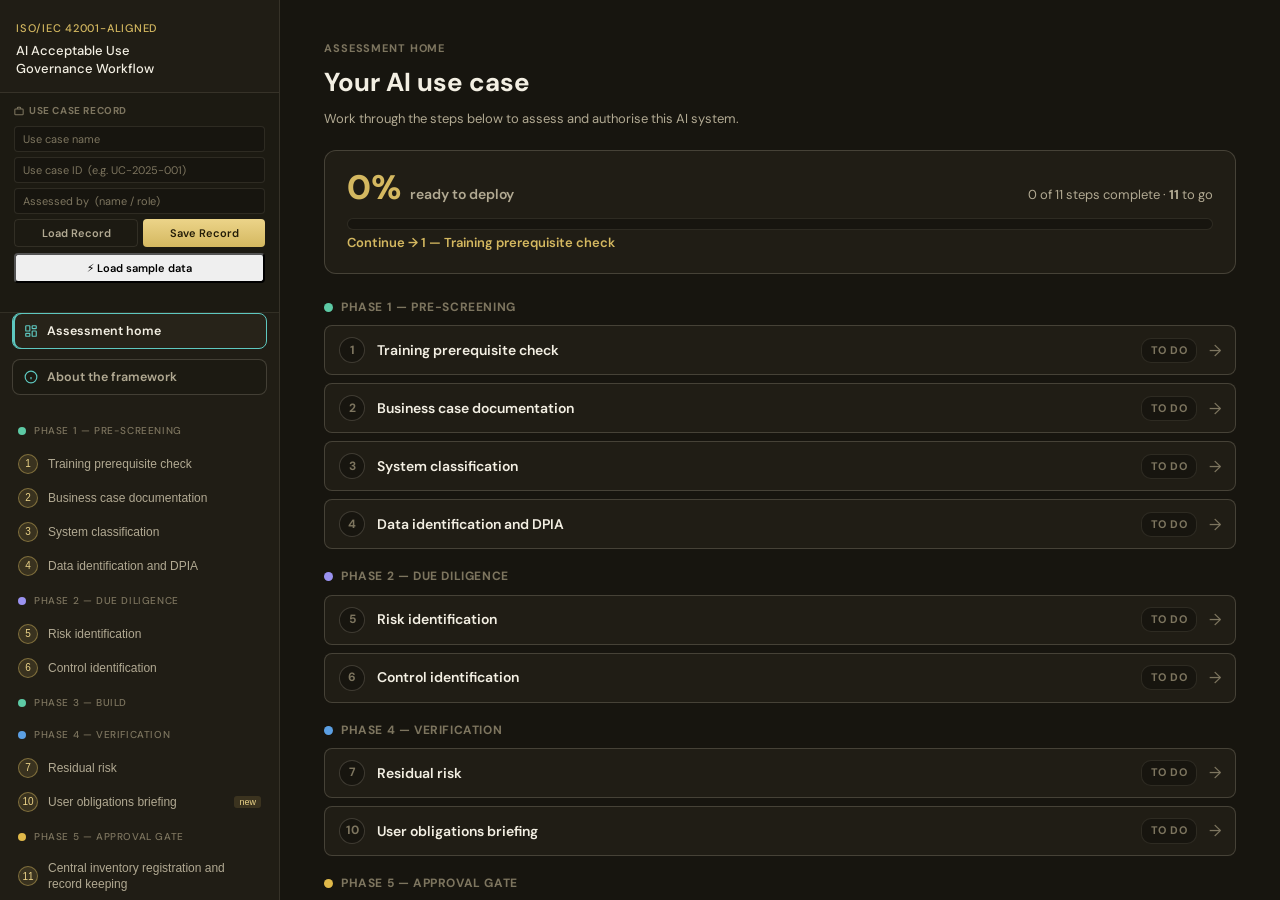
==== commit e27a6161: "Add "Load sample data" button with a complete worked assessment A one-click way to fill the whole as" ====
--- a/index.html
+++ b/index.html
@@ -32,6 +32,7 @@
         <button class="uc-btn uc-btn-load" onclick="handleUCLoad()">Load Record</button>
         <button class="uc-btn uc-btn-save" onclick="handleUCSave()">Save Record</button>
       </div>
+      <button class="uc-btn uc-btn-sample" onclick="loadSampleData()" style="width:100%;margin-top:6px" title="Fill the whole assessment with a ready-made example so you don't have to work through every step">⚡ Load sample data</button>
       <div id="uc-status" class="uc-status"></div>
     </div>
 
@@ -320,8 +321,8 @@
   actions.className = 'dash-actions';
   const exBtn = document.createElement('button');
   exBtn.className = 'dash-btn';
-  exBtn.textContent = 'Load a completed example';
-  exBtn.onclick = () => { if (confirm('Load a completed example assessment? This replaces the current record.')) { loadWorkedExample(); } };
+  exBtn.textContent = '⚡ Load sample data';
+  exBtn.onclick = () => loadSampleData();
   const clrBtn = document.createElement('button');
   clrBtn.className = 'dash-btn';
   clrBtn.textContent = '↺ Clear and start over';
@@ -333,6 +334,22 @@
 }
 
 function _escHtml(s) { return String(s == null ? '' : s).replace(/&/g, '&amp;').replace(/</g, '&lt;').replace(/>/g, '&gt;'); }
+
+// Loads a complete, ready-made sample assessment — every step filled in, including
+// the risk, control and residual-risk data and the DPIA — so you can see the whole
+// workflow and the conformity report without working through each step by hand.
+// Reads sample-record.json; falls back to the lighter inline example if that file
+// can't be fetched (e.g. the page was opened directly from the file system).
+async function loadSampleData() {
+  if (!confirm('Load sample data? This replaces the current assessment with a complete worked example.')) return;
+  let rec = null;
+  try { const r = await fetch('sample-record.json', { cache: 'no-store' }); if (r.ok) rec = await r.json(); } catch (_) {}
+  if (!rec || typeof rec !== 'object') { loadWorkedExample(); return; }
+  try { sessionStorage.setItem(UC_RECORD_KEY, JSON.stringify(rec)); } catch (_) {}
+  try { _ucSetIdentity(rec._meta || {}); } catch (_) {}
+  try { window.dispatchEvent(new Event('record-saved')); } catch (_) {}
+  selectDashboard();
+}
 
 // A fully-worked example assessment, so a first-time user can see one done.
 function loadWorkedExample() {
@@ -666,7 +683,7 @@
 }
 
 // ---- Bootstrap ---------------------------------------------
-(async () => {
+async function _bootstrap() {
   try {
     _workflow = await loadWorkflow();
     await Promise.all([
@@ -696,7 +713,17 @@
     document.getElementById('nav-scroll').innerHTML =
       `<p style="padding:12px;font-size:12px;color:var(--color-text-tertiary)">Could not load workflow.json: ${e.message}</p>`;
   }
-})();
+}
+// Run the bootstrap only after the whole document — including the wizard
+// scripts below (wizard-utils.js defines WizUtils) — has been parsed and
+// executed. Those are classic scripts, so they all run before DOMContentLoaded.
+// This removes a race where a cached workflow.json could resolve before
+// WizUtils was defined, wiping the nav with "Can't find variable: WizUtils".
+if (document.readyState === 'loading') {
+  document.addEventListener('DOMContentLoaded', _bootstrap);
+} else {
+  _bootstrap();
+}
 </script>
 
 <script src="fieldHandler_frameworkMapping.js"></script>
--- a/styles.css
+++ b/styles.css
@@ -316,7 +316,7 @@
   border: 1px solid var(--color-border);
   border-radius: var(--radius-lg);
   padding: 28px 32px;
-  max-width: 760px;
+  max-width: none/*760px*/;
 }
 
 /* Step header inside detail */
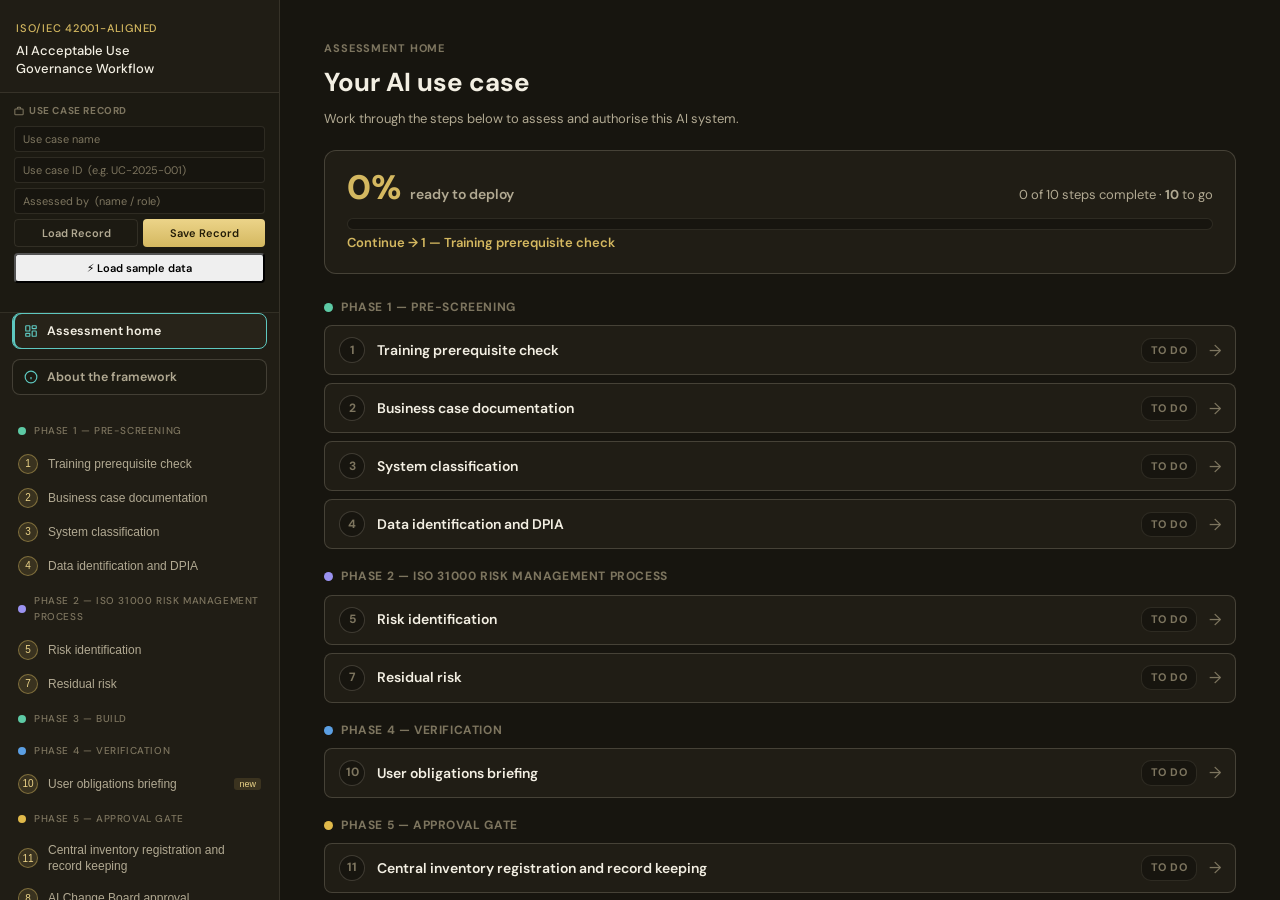
==== commit 19049ddc: "ISO 31000 (1/4): rename phase, retire Step 6, derive selection from Step 5 - workflow.json: rename P" ====
--- a/index.html
+++ b/index.html
@@ -135,7 +135,6 @@
     case 'step-3':  return !!s.axis_b?.ai_act_outcome;                 // classified, not a draft
     case 'step-4':  return !!s.completion_date;                        // DPIA saved, not a draft
     case 'step-5':  return !!(s.legal_assessment?.completed || s.group_standard_assessment?.completed);
-    case 'step-6':  return !!s.assessment_date;                        // controls saved, not the selected_hs draft
     case 'step-7':  return !!s.assessment_date;
     case 'step-1':
     case 'step-8':
@@ -362,7 +361,6 @@
     'step-3': { step_id: 'step-3', step_title: 'System classification', axis_a: { tier: 'tier_2', tier_label: 'Tier 2 — Business-impacting' }, axis_b: { ai_act_outcome: 'high_risk', organisation_role: 'deployer', transparency_obligations_apply: true, applicable_articles: [{ article_number: 'Article 10' }, { article_number: 'Article 14' }, { article_number: 'Article 15' }] }, combined_outcome: { article_14_human_oversight: true, requires_conformity_assessment: true }, all_requirement_control_numbers: [], rationale: 'High-risk: assists decisions affecting access to an essential service; deployer role; transparency and human-oversight obligations apply.', classified_by: 'A. Rivera', use_case_id: 'UC-2025-014' },
     'step-4': { step_id: 'step-4', step_title: 'Data identification and DPIA', completion_date: today, lawful_basis: 'Art.6(1)(f) — Legitimate interests', inherent_risk_rating: 'High', residual_risk_rating: 'Medium', dpo_consulted: 'Yes', data_types_identified: { data_subjects: ['Customers', 'Employees'], standard_personal_data: ['Name', 'Contact details', 'Contract terms'], special_category_data: [], automated_decision_making: 'No', security_measures: ['Encryption at rest', 'Role-based access control', 'Audit logging'], privacy_risks: ['Re-identification of pseudonymised contract data', 'Excessive retention of uploaded documents', 'Personal data egress to a third-party model'] }, answers: {} },
     'step-5': { legal_assessment: { completed: true, assessment_date: today, total_risks: 24, selected_count: 18, risks: [] }, group_standard_assessment: { completed: true, assessment_date: today, total_risks: 1, selected_count: 1, risks: [] } },
-    'step-6': { assessment_date: today },
     'step-7': { assessment_date: today },
     'step-8': { attested: true },
     'step-10': { attested: true },
@@ -412,8 +410,6 @@
     mountStep4Wizard(panel, step, detailData, color, phaseTitle);
   } else if (stepId === 'step-5') {
     mountStep5Wizard(panel, step, detailData, color, phaseTitle);
-  } else if (stepId === 'step-6') {
-    mountStep6Wizard(panel, step, detailData, color, phaseTitle);
   } else if (stepId === 'step-7') {
     mountStep7Wizard(panel, step, detailData, color, phaseTitle);
   } else if (stepId === 'step-8') {
@@ -733,7 +729,6 @@
 <script src="step3-wizard.js"></script>
 <script src="step4-wizard.js"></script>
 <script src="step5-wizard.js"></script>
-<script src="step6-wizard.js"></script>
 <script src="step7-wizard.js"></script>
 <script src="report-wizard.js"></script>
 </body>
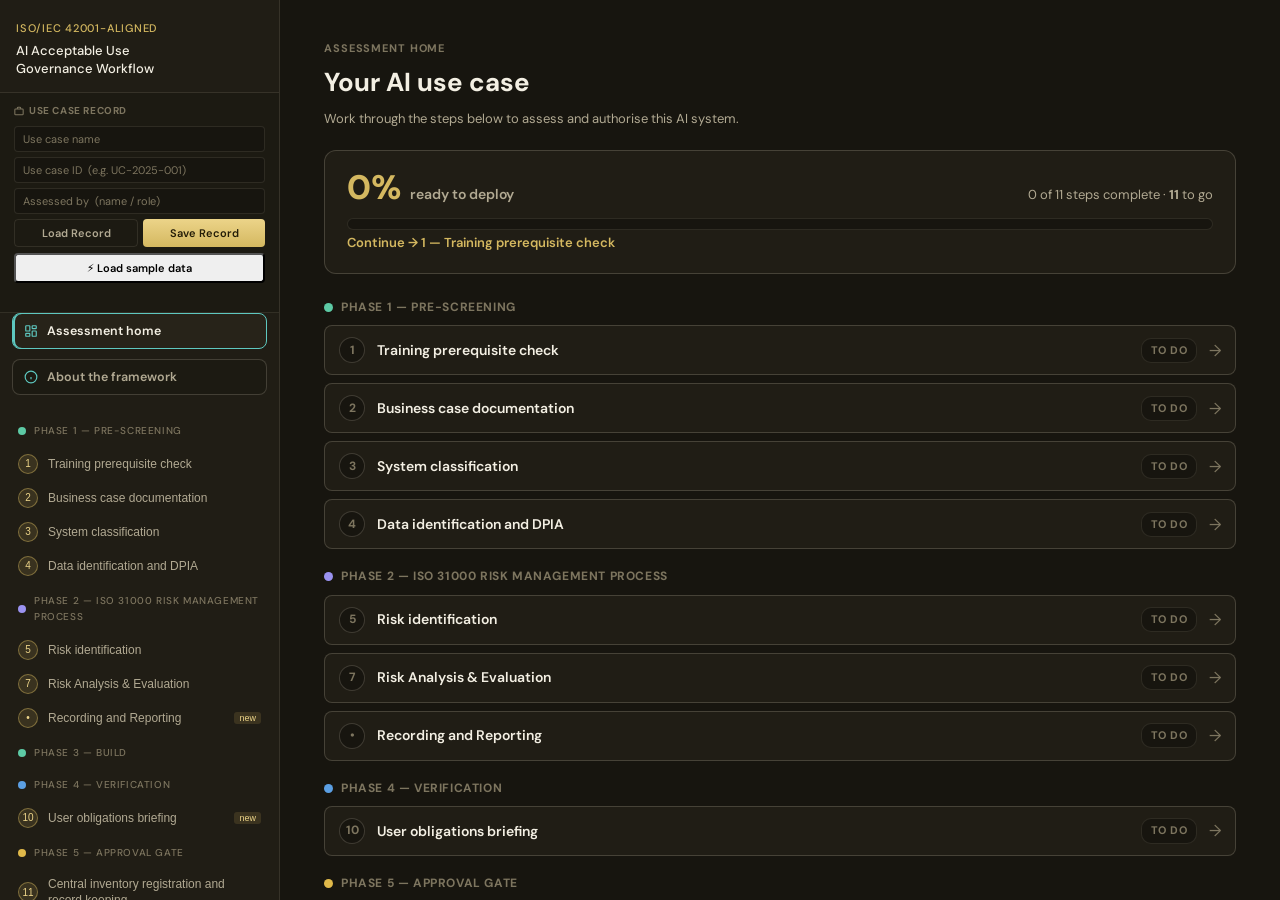
==== commit 55e83444: "ISO 31000 (2/4): split Step 7 into Analysis + new Recording and Reporting - Step 7 "Residual risk" →" ====
--- a/index.html
+++ b/index.html
@@ -136,6 +136,7 @@
     case 'step-4':  return !!s.completion_date;                        // DPIA saved, not a draft
     case 'step-5':  return !!(s.legal_assessment?.completed || s.group_standard_assessment?.completed);
     case 'step-7':  return !!s.assessment_date;
+    case 'step-13': return !!s.assessment_date;
     case 'step-1':
     case 'step-8':
     case 'step-10':
@@ -168,7 +169,7 @@
       const doneClass = isStepComplete(step.id) ? 'nav-step-num--done' : 'nav-step-num--todo';
       html += `
         <button class="nav-step ${activeClass}" data-step-id="${step.id}" onclick="selectStep('${step.id}')">
-          <span class="nav-step-num ${doneClass}">${step.number}</span>
+          <span class="nav-step-num ${doneClass}">${step.number != null ? step.number : '•'}</span>
           <span class="nav-step-title">${step.title}</span>
           ${step.isNew ? '<span class="nav-step-new">new</span>' : ''}
         </button>`;
@@ -279,7 +280,7 @@
   if (firstTodo) {
     const nb = document.createElement('button');
     nb.className = 'dash-next';
-    nb.innerHTML = `Continue → ${_stepIndex[firstTodo].number} — ${_escHtml(_stepIndex[firstTodo].title)}`;
+    nb.innerHTML = `Continue → ${_stepIndex[firstTodo].number != null ? _stepIndex[firstTodo].number + ' — ' : ''}${_escHtml(_stepIndex[firstTodo].title)}`;
     nb.onclick = () => selectStep(firstTodo);
     meter.appendChild(nb);
   }
@@ -305,7 +306,7 @@
       row.className = 'dash-step';
       row.onclick = () => selectStep(id);
       row.innerHTML = `
-        <span class="dash-step-num ${cpl ? 'dash-step-num--done' : 'dash-step-num--todo'}">${cpl ? '✓' : st.number}</span>
+        <span class="dash-step-num ${cpl ? 'dash-step-num--done' : 'dash-step-num--todo'}">${cpl ? '✓' : (st.number != null ? st.number : '•')}</span>
         <span class="dash-step-title">${_escHtml(st.title)}</span>
         <span class="dash-step-status ${cpl ? 'dash-step-status--done' : 'dash-step-status--todo'}">${cpl ? 'Done' : 'To do'}</span>
         <span class="dash-step-arrow">→</span>`;
@@ -412,6 +413,8 @@
     mountStep5Wizard(panel, step, detailData, color, phaseTitle);
   } else if (stepId === 'step-7') {
     mountStep7Wizard(panel, step, detailData, color, phaseTitle);
+  } else if (stepId === 'step-13') {
+    mountRecordingWizard(panel, step, detailData, color, phaseTitle);
   } else if (stepId === 'step-8') {
     mountReportWizard(panel);
   } else if (stepId === 'step-9') {
@@ -520,7 +523,7 @@
   back.className = 'momentum-btn momentum-btn--back';
   if (prevId) {
     const ps = _stepIndex[prevId];
-    back.innerHTML = `<span class="momentum-arrow">←</span><span class="momentum-btn-text"><span class="momentum-btn-kicker">Back</span><span class="momentum-btn-title">${ps.number} — ${ps.title}</span></span>`;
+    back.innerHTML = `<span class="momentum-arrow">←</span><span class="momentum-btn-text"><span class="momentum-btn-kicker">Back</span><span class="momentum-btn-title">${ps.number != null ? ps.number + ' — ' : ''}${ps.title}</span></span>`;
     back.onclick = () => selectStep(prevId);
   } else { back.style.visibility = 'hidden'; }
 
@@ -533,7 +536,7 @@
   next.className = 'momentum-btn momentum-btn--next' + (complete ? ' is-ready' : '');
   if (nextId) {
     const ns = _stepIndex[nextId];
-    next.innerHTML = `<span class="momentum-btn-text"><span class="momentum-btn-kicker">${complete ? 'Next ✓' : 'Next'}</span><span class="momentum-btn-title">${ns.number} — ${ns.title}</span></span><span class="momentum-arrow">→</span>`;
+    next.innerHTML = `<span class="momentum-btn-text"><span class="momentum-btn-kicker">${complete ? 'Next ✓' : 'Next'}</span><span class="momentum-btn-title">${ns.number != null ? ns.number + ' — ' : ''}${ns.title}</span></span><span class="momentum-arrow">→</span>`;
     next.onclick = () => selectStep(nextId);
   } else {
     next.innerHTML = `<span class="momentum-btn-text"><span class="momentum-btn-kicker">Done</span><span class="momentum-btn-title">End of workflow</span></span>`;
@@ -730,6 +733,7 @@
 <script src="step4-wizard.js"></script>
 <script src="step5-wizard.js"></script>
 <script src="step7-wizard.js"></script>
+<script src="recording-wizard.js"></script>
 <script src="report-wizard.js"></script>
 </body>
 </html>
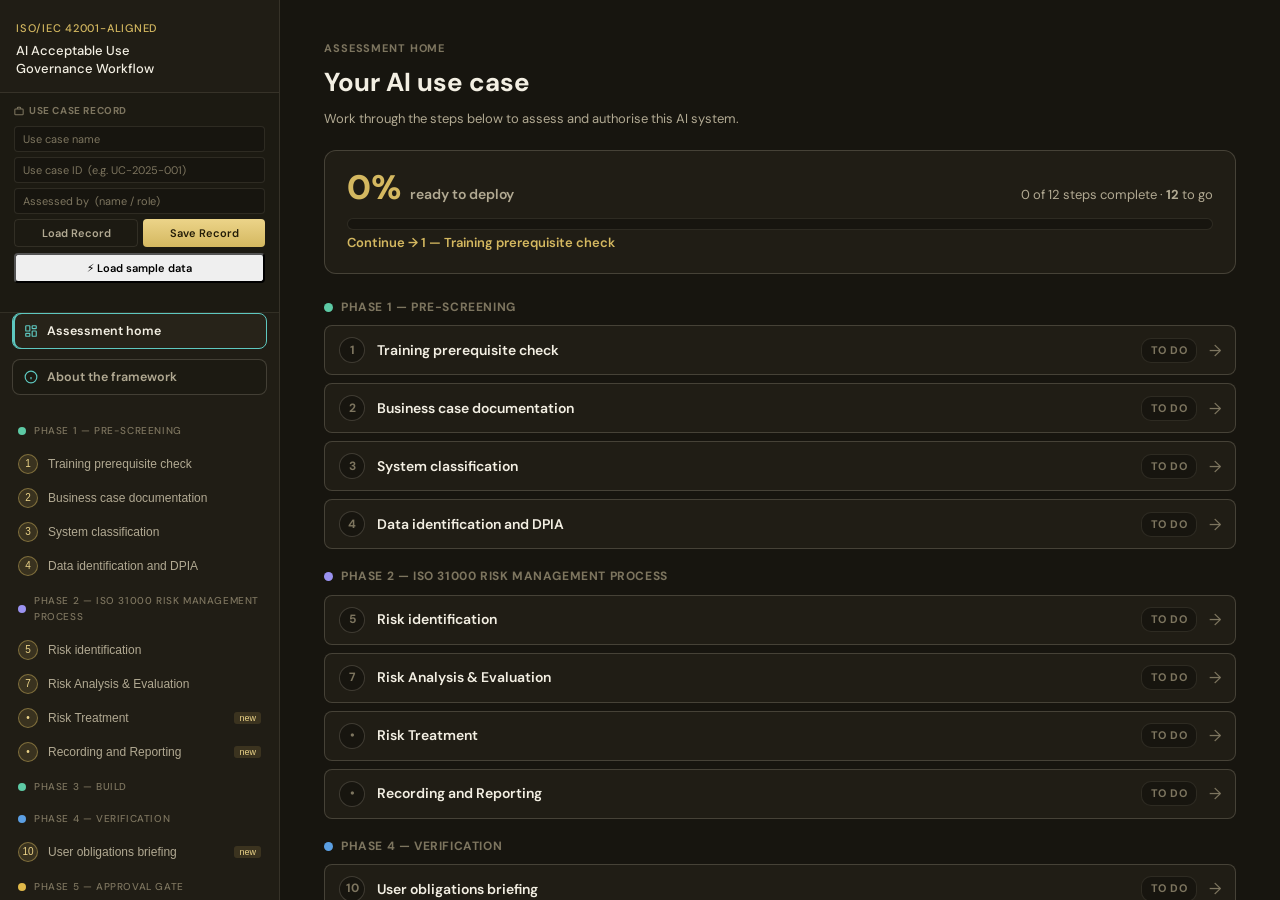
==== commit 1e4cca8f: "ISO 31000 (3/4): new Risk Treatment step with go/no-go New "Risk Treatment" step (treatment-wizard.j" ====
--- a/index.html
+++ b/index.html
@@ -136,6 +136,7 @@
     case 'step-4':  return !!s.completion_date;                        // DPIA saved, not a draft
     case 'step-5':  return !!(s.legal_assessment?.completed || s.group_standard_assessment?.completed);
     case 'step-7':  return !!s.assessment_date;
+    case 'step-14': return !!s.decision;
     case 'step-13': return !!s.assessment_date;
     case 'step-1':
     case 'step-8':
@@ -267,6 +268,14 @@
     <p class="dash-sub">${meta.use_case_id ? _escHtml(meta.use_case_id) + ' · ' : ''}${meta.assessed_by ? 'Assessed by ' + _escHtml(meta.assessed_by) : 'Work through the steps below to assess and authorise this AI system.'}</p>`;
   dash.appendChild(head);
 
+  // Stopped banner — a "No-go" at Risk Treatment halts the whole assessment.
+  if (rec['step-14'] && rec['step-14'].decision === 'no_go') {
+    const blocked = document.createElement('div');
+    blocked.style.cssText = 'margin:18px 0 4px;padding:16px 20px;border:1px solid rgba(226,90,88,0.5);background:rgba(226,90,88,0.14);border-radius:10px;color:#fba4a3;font-size:14px;line-height:1.55';
+    blocked.innerHTML = `<strong style="font-size:15px">⛔ Assessment stopped — No-go at Risk Treatment.</strong><br>The business decided not to fund the build${rec['step-14'].decided_by ? ' (' + _escHtml(rec['step-14'].decided_by) + ')' : ''}. This AI use case is not proceeding. Reopen <strong>Risk Treatment</strong> to change the decision.`;
+    dash.appendChild(blocked);
+  }
+
   // Readiness meter
   const meter = document.createElement('div');
   meter.className = 'dash-meter';
@@ -413,6 +422,8 @@
     mountStep5Wizard(panel, step, detailData, color, phaseTitle);
   } else if (stepId === 'step-7') {
     mountStep7Wizard(panel, step, detailData, color, phaseTitle);
+  } else if (stepId === 'step-14') {
+    mountTreatmentWizard(panel, step, detailData, color, phaseTitle);
   } else if (stepId === 'step-13') {
     mountRecordingWizard(panel, step, detailData, color, phaseTitle);
   } else if (stepId === 'step-8') {
@@ -733,6 +744,7 @@
 <script src="step4-wizard.js"></script>
 <script src="step5-wizard.js"></script>
 <script src="step7-wizard.js"></script>
+<script src="treatment-wizard.js"></script>
 <script src="recording-wizard.js"></script>
 <script src="report-wizard.js"></script>
 </body>
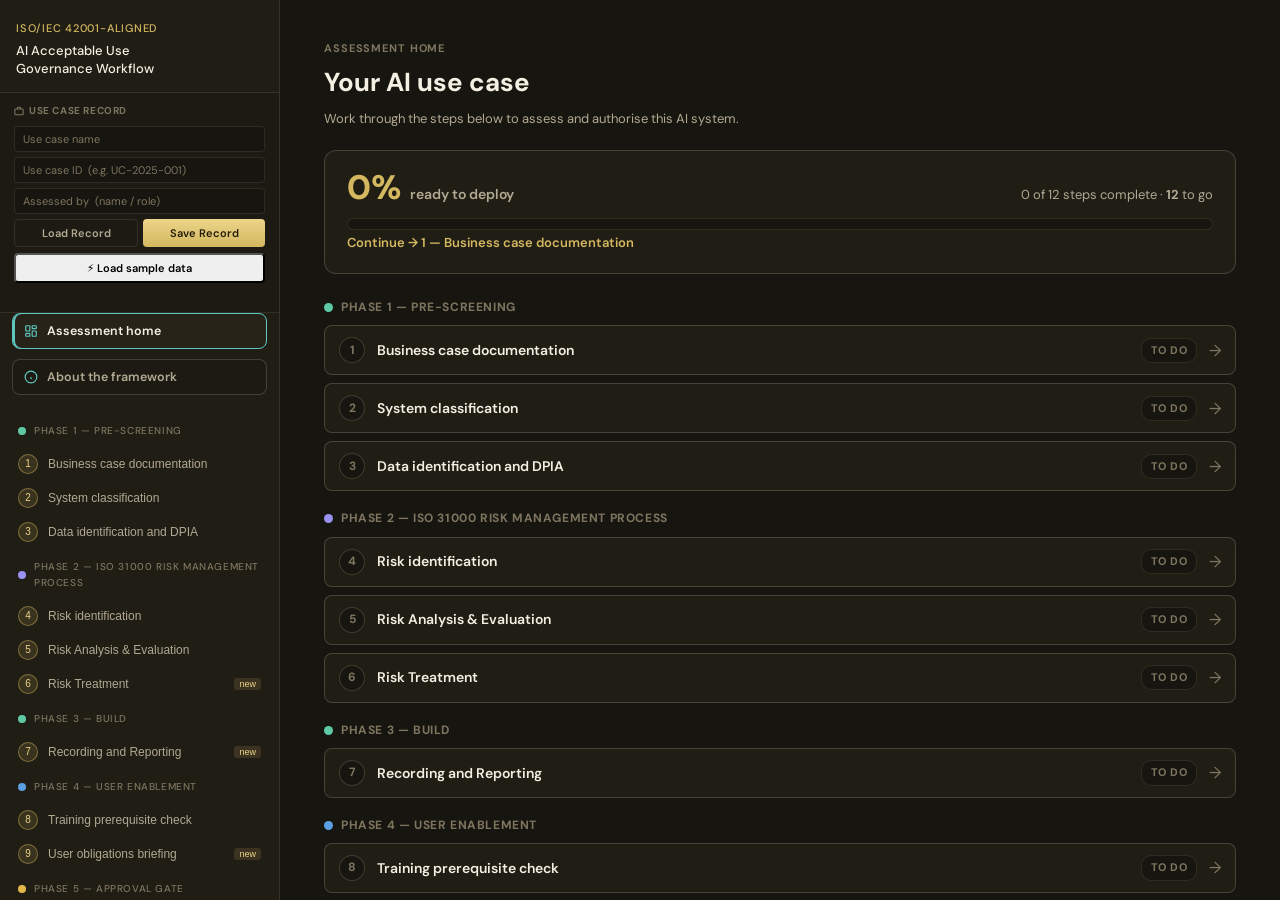
==== commit a6264a9b: "Reorder workflow steps, renumber 1–12, reconcile all step references - Move Training prerequisite in" ====
--- a/index.html
+++ b/index.html
@@ -365,7 +365,7 @@
   const now = new Date().toISOString();
   const today = now.slice(0, 10);
   const rec = {
-    _meta: { schema_version: '1.0', title: 'AI Acceptable Use — System Authorisation Record', standard: 'ISO/IEC 42001-aligned', created: now, last_modified: now, use_case_name: 'JAKE — Contract Q&A Assistant', use_case_id: 'UC-2025-014', assessed_by: 'A. Rivera (Risk & Compliance)' },
+    _meta: { schema_version: '1.0', title: 'AI Acceptable Use — System Authorisation Record', standard: 'ISO/IEC 42001-aligned; AI risk assessment per ISO 31000 (Cl. 6.1.2 & 8.2)', created: now, last_modified: now, use_case_name: 'JAKE — Contract Q&A Assistant', use_case_id: 'UC-2025-014', assessed_by: 'A. Rivera (Risk & Compliance)' },
     'step-1': { attested: true, attested_by: 'A. Rivera', attested_at: now },
     'step-2': { step_id: 'step-2', business_case: 'JAKE is an AI assistant used by the Legal and Procurement teams to answer questions from uploaded customer contracts and draft summary clauses. It runs on a third-party foundation-model API; our organisation is the deployer. Its outputs are shared with clients. It processes customer contracts and financial records, which include personal data (PII). People use its outputs as the basis for decisions; human verification is currently informal. If it produces an incorrect or hallucinated output, the assessed business impact is severe, and could cause a regulatory or compliance breach.', input_mode: 'text', saved_at: now },
     'step-3': { step_id: 'step-3', step_title: 'System classification', axis_a: { tier: 'tier_2', tier_label: 'Tier 2 — Business-impacting' }, axis_b: { ai_act_outcome: 'high_risk', organisation_role: 'deployer', transparency_obligations_apply: true, applicable_articles: [{ article_number: 'Article 10' }, { article_number: 'Article 14' }, { article_number: 'Article 15' }] }, combined_outcome: { article_14_human_oversight: true, requires_conformity_assessment: true }, all_requirement_control_numbers: [], rationale: 'High-risk: assists decisions affecting access to an essential service; deployer role; transparency and human-oversight obligations apply.', classified_by: 'A. Rivera', use_case_id: 'UC-2025-014' },
@@ -428,8 +428,6 @@
     mountRecordingWizard(panel, step, detailData, color, phaseTitle);
   } else if (stepId === 'step-8') {
     mountReportWizard(panel);
-  } else if (stepId === 'step-9') {
-    mountStep9Wizard(panel, step, detailData, color, phaseTitle);
   } else {
     panel.innerHTML = '';
     panel.appendChild(WizUtils.buildStepHeader(step, color, phaseTitle));
@@ -571,8 +569,13 @@
     const txt = elm.textContent || '';
     if (txt.length > 400) return;
     if (!/not yet complete|Complete (and save|Step|the)|before proceeding/i.test(txt)) return;
+    // Resolve a displayed "Step N" to its step id. Step ids are stable internal
+    // keys (step-2, step-7, …) that no longer equal the displayed number, so map
+    // via the number each step actually shows in the nav.
+    const idByNum = {};
+    Object.values(_stepIndex).forEach(s => { if (s.number != null) idByNum[String(s.number)] = s.id; });
     const nums = [...new Set((txt.match(/Step (\d+)/g) || []).map(s => s.match(/\d+/)[0]))];
-    const targets = nums.filter(nu => _stepIndex['step-' + nu] && 'step-' + nu !== _activeStepId);
+    const targets = nums.filter(nu => idByNum[nu] && idByNum[nu] !== _activeStepId);
     if (!targets.length) return;
     elm.dataset.deadendLinked = '1';
     const row = document.createElement('div');
@@ -582,7 +585,7 @@
       b.type = 'button';
       b.className = 'deadend-goto';
       b.textContent = `Go to Step ${nu} →`;
-      b.onclick = () => selectStep('step-' + nu);
+      b.onclick = () => selectStep(idByNum[nu]);
       row.appendChild(b);
     });
     elm.appendChild(row);
